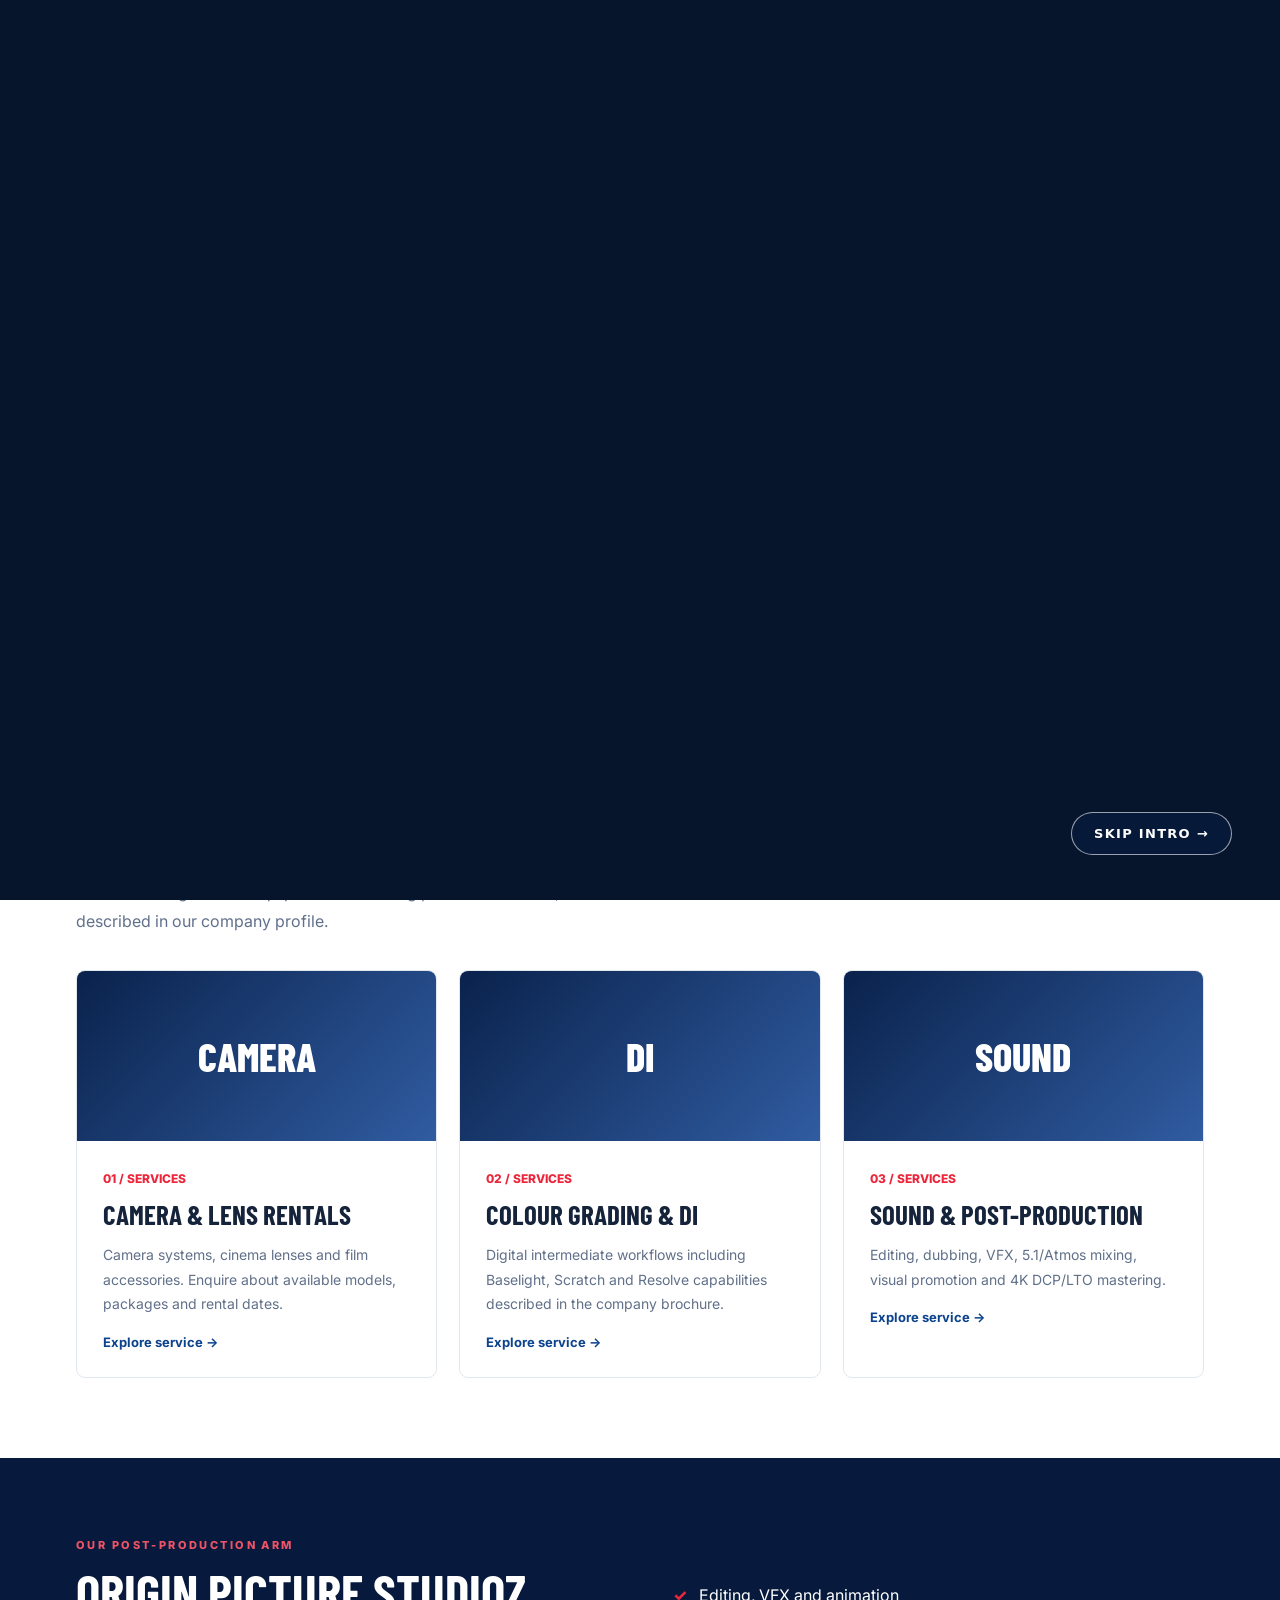
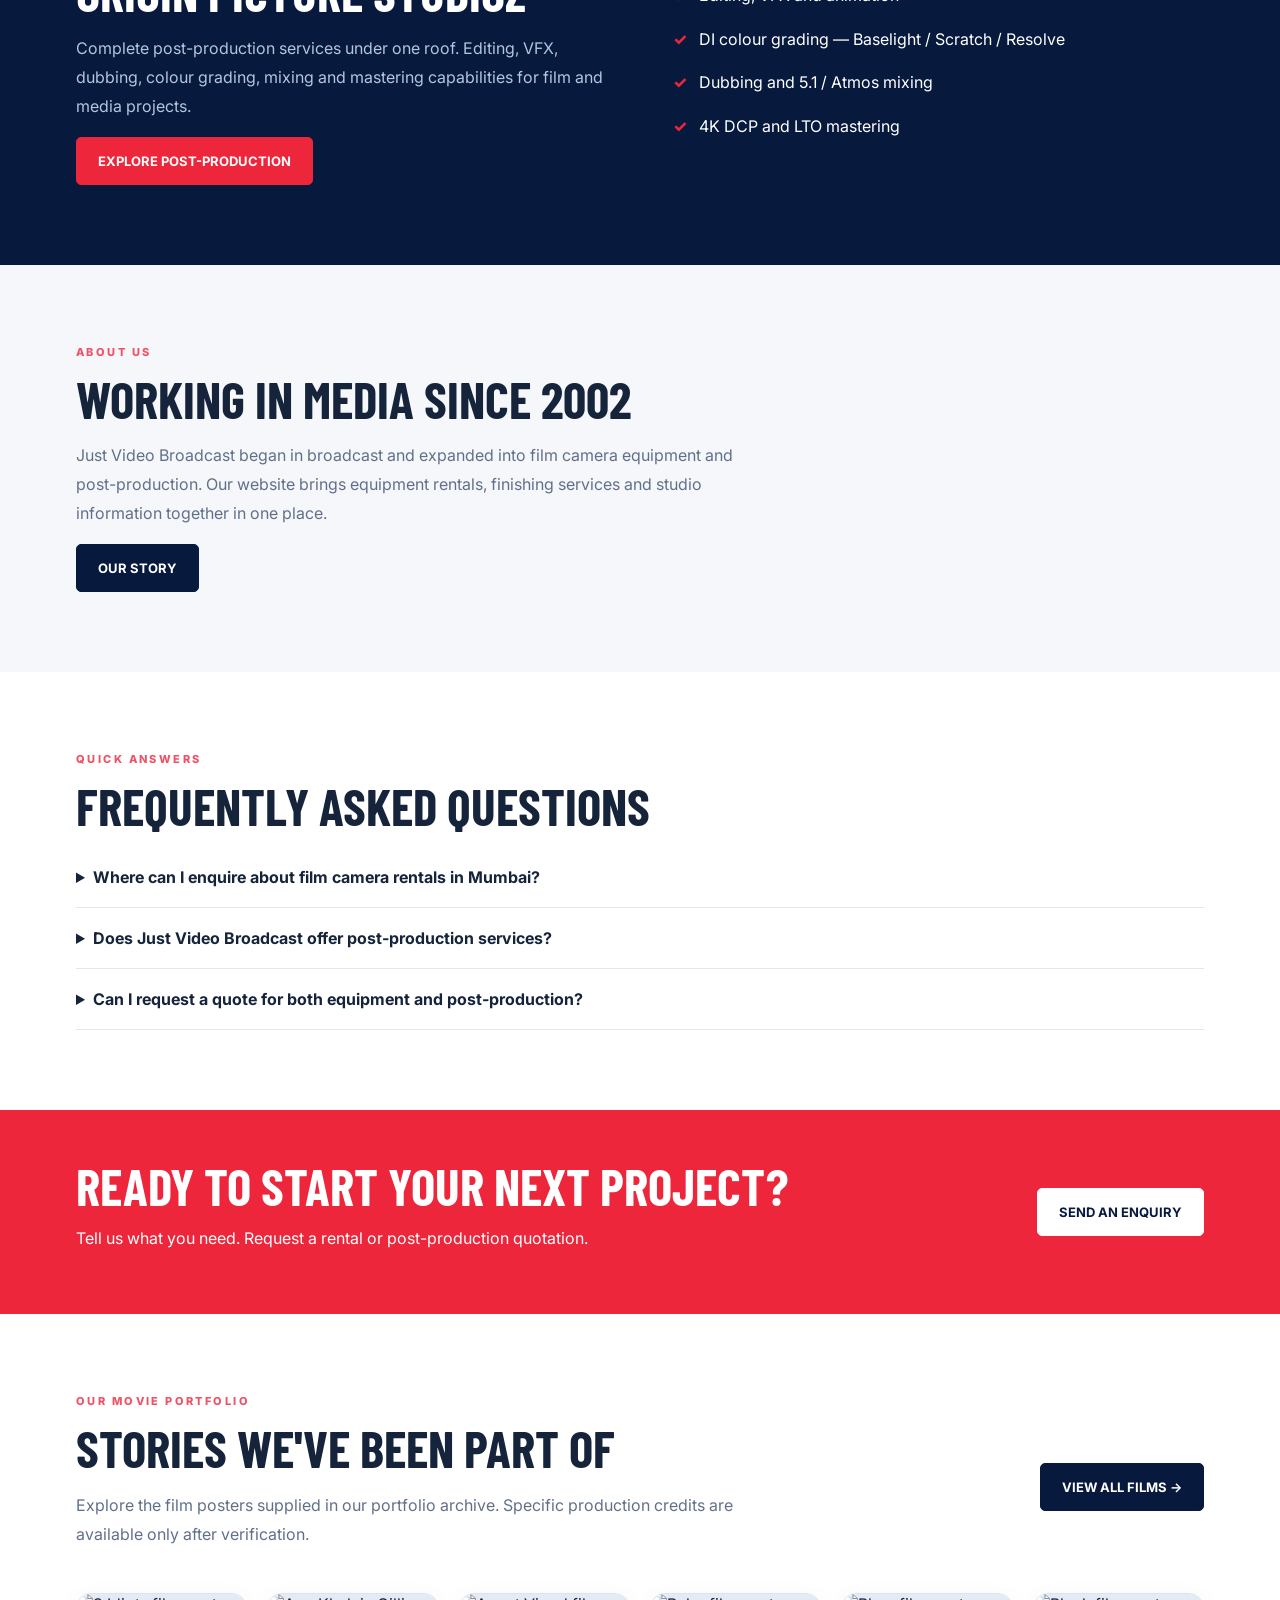
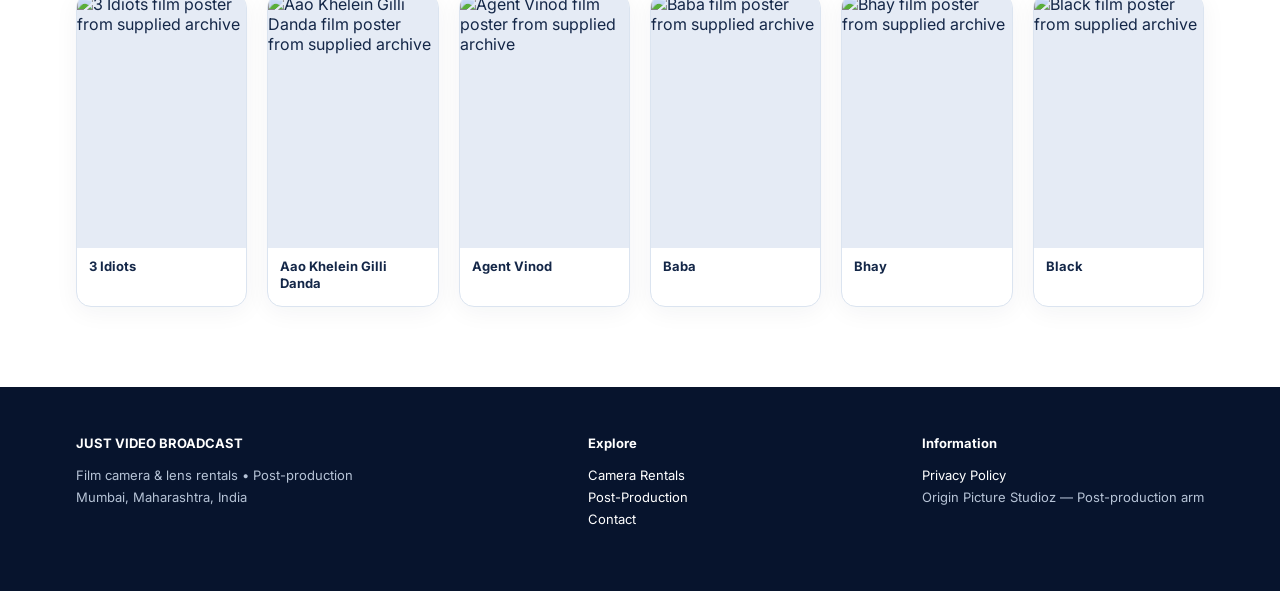
==== index.html @ 7bde0a5f "Add files via upload" ====
<!DOCTYPE html>

<html lang="en"><head><meta charset="utf-8"/><meta content="width=device-width,initial-scale=1" name="viewport"/><title>Film Camera Rentals &amp; Post-Production in Mumbai | Just Video Broadcast</title><meta content="Explore professional film camera and lens rentals, editing, DI colour grading and sound post-production in Mumbai. Enquire with Just Video Broadcast." name="description"/><meta content="index,follow" name="robots"/><meta content="Film Camera Rentals &amp; Post-Production in Mumbai | Just Video Broadcast" property="og:title"/><meta content="Explore professional film camera and lens rentals, editing, DI colour grading and sound post-production in Mumbai. Enquire with Just Video Broadcast." property="og:description"/><meta content="website" property="og:type"/><link href="style.css" rel="stylesheet"/><meta content="#081a37" name="theme-color"/><meta content="assets/logo.png" property="og:image"/><meta content="summary_large_image" name="twitter:card"/><script type="application/ld+json">{"@context": "https://schema.org", "@graph": [{"@type": "Organization", "@id": "#organization", "name": "Just Video Broadcast Pvt Ltd", "description": "Film camera and lens rental enquiries and post-production services in Mumbai.", "logo": "assets/logo.png", "address": {"@type": "PostalAddress", "addressLocality": "Mumbai", "addressRegion": "Maharashtra", "addressCountry": "IN"}}, {"@type": "WebPage", "name": "Film Camera Rentals & Post-Production in Mumbai | Just Video Broadcast", "description": "Explore professional film camera and lens rentals, editing, DI colour grading and sound post-production in Mumbai. Enquire with Just Video Broadcast.", "inLanguage": "en-IN", "about": {"@id": "#organization"}}, {"@type": "FAQPage", "mainEntity": [{"@type": "Question", "name": "Where can I enquire about film camera rentals in Mumbai?", "acceptedAnswer": {"@type": "Answer", "text": "Contact Just Video Broadcast in Andheri West, Mumbai to discuss film camera and lens rental requirements. Confirm equipment models and availability directly."}}, {"@type": "Question", "name": "Does Just Video Broadcast offer post-production services?", "acceptedAnswer": {"@type": "Answer", "text": "Its post-production arm Origin Picture Studioz provides editing, DI colour grading, dubbing, sound mixing and mastering services according to the supplied company material."}}]}]}</script></head><body><div class="intro-overlay" id="brand-intro" aria-label="Just Video Broadcast intro video"><video id="brand-intro-video" autoplay muted playsinline preload="metadata"><source src="assets/brand-intro.mp4" type="video/mp4"></video><button type="button" class="intro-skip" id="skip-intro">SKIP INTRO →</button></div><script src="intro.js" defer></script><a class="skip-link" href="#main-content">Skip to content</a><header><div class="wrap nav"><a class="brand" href="index.html"><img alt="Just Video official logo" src="assets/logo.png"/><span>JUST VIDEO BROADCAST</span></a><button aria-controls="primary-navigation" aria-expanded="false" aria-label="Toggle navigation" class="hamb" type="button">☰</button><nav aria-label="Main navigation" class="links" id="primary-navigation"><a href="index.html">Home</a><a href="camera-lens-rentals.html">Rentals</a><a href="post-production.html">Post-Production</a><a href="studios-portfolio.html">Studios &amp; Portfolio</a><a href="about.html">About</a><a href="contact.html">Contact</a><a class="btn" href="contact.html">ENQUIRE NOW</a></nav></div></header><main id="main-content"><section class="hero"><div class="wrap hero-grid"><div><div class="eyebrow">MUMBAI • FILM &amp; BROADCAST</div><h1>FROM CAMERA<br/>TO FINAL CUT<span style="color:#f04458">.</span></h1><p>Professional film camera and lens rentals. Complete post-production solutions through Origin Picture Studioz. One experienced team for your next production.</p><div class="actions"><a class="btn" href="camera-lens-rentals.html">EXPLORE CAMERA RENTALS</a><a class="btn alt" href="post-production.html">POST-PRODUCTION SERVICES</a></div></div><div class="camera-art"><img alt="Film cameras and cinema lenses from the supplied Just Video rental flyer" src="assets/rentals.jpg"/></div></div></section><div class="strip"><div class="wrap"><span>ESTABLISHED IN 2002</span><span>CAMERA &amp; LENS RENTALS</span><span>POST-PRODUCTION</span><span>MUMBAI, INDIA</span></div></div><section class="section"><div class="wrap"><div class="eyebrow">WHAT WE DO</div><h2>Everything your production needs</h2><p class="lead">From choosing camera equipment to finishing picture and sound, discover the core services described in our company profile.</p><div class="cards"><article class="card"><div class="visual">CAMERA</div><div class="card-body"><span class="num">01 / SERVICES</span><h3>Camera &amp; Lens Rentals</h3><p>Camera systems, cinema lenses and film accessories. Enquire about available models, packages and rental dates.</p><a href="camera-lens-rentals.html">Explore service →</a></div></article><article class="card"><div class="visual">DI</div><div class="card-body"><span class="num">02 / SERVICES</span><h3>Colour Grading &amp; DI</h3><p>Digital intermediate workflows including Baselight, Scratch and Resolve capabilities described in the company brochure.</p><a href="post-production.html">Explore service →</a></div></article><article class="card"><div class="visual">SOUND</div><div class="card-body"><span class="num">03 / SERVICES</span><h3>Sound &amp; Post-Production</h3><p>Editing, dubbing, VFX, 5.1/Atmos mixing, visual promotion and 4K DCP/LTO mastering.</p><a href="post-production.html">Explore service →</a></div></article></div></div></section><section class="section dark-section"><div class="wrap two"><div><div class="eyebrow">OUR POST-PRODUCTION ARM</div><h2>Origin Picture Studioz</h2><p class="lead">Complete post-production services under one roof. Editing, VFX, dubbing, colour grading, mixing and mastering capabilities for film and media projects.</p><a class="btn" href="post-production.html">EXPLORE POST-PRODUCTION</a></div><div><div class="check">Editing, VFX and animation</div><div class="check">DI colour grading — Baselight / Scratch / Resolve</div><div class="check">Dubbing and 5.1 / Atmos mixing</div><div class="check">4K DCP and LTO mastering</div></div></div></section><section class="section soft"><div class="wrap"><div class="eyebrow">ABOUT US</div><h2>Working in media since 2002</h2><p class="lead">Just Video Broadcast began in broadcast and expanded into film camera equipment and post-production. Our website brings equipment rentals, finishing services and studio information together in one place.</p><a class="btn dark" href="about.html">OUR STORY</a></div></section><section class="section"><div class="wrap"><div class="eyebrow">QUICK ANSWERS</div><h2>Frequently asked questions</h2><div class="faq"><details><summary>Where can I enquire about film camera rentals in Mumbai?</summary><p>Contact Just Video Broadcast to discuss professional film camera and lens rental requirements in Andheri West, Mumbai. Availability and equipment models must be confirmed.</p></details><details><summary>Does Just Video Broadcast offer post-production services?</summary><p>Yes. Its post-production arm, Origin Picture Studioz, is described in the supplied company material as providing editing, DI colour grading, dubbing, sound mixing and mastering services.</p></details><details><summary>Can I request a quote for both equipment and post-production?</summary><p>Yes. Use the enquiry form and describe both your equipment and post-production requirements.</p></details></div></div></section><section class="cta"><div class="wrap"><div><h2>READY TO START YOUR NEXT PROJECT?</h2><p>Tell us what you need. Request a rental or post-production quotation.</p></div><a class="btn" href="contact.html">SEND AN ENQUIRY</a></div></section><section class="section portfolio-preview"><div class="wrap"><div class="eyebrow">OUR MOVIE PORTFOLIO</div><div class="section-head"><div><h2>Stories we've been part of</h2><p class="lead">Explore the film posters supplied in our portfolio archive. Specific production credits are available only after verification.</p></div><a class="btn dark" href="studios-portfolio.html#film-portfolio">VIEW ALL FILMS →</a></div><div class="preview-grid" id="portfolio-preview"></div></div></section></main><footer><div class="wrap foot"><div><strong style="color:white">JUST VIDEO BROADCAST</strong><p>Film camera &amp; lens rentals • Post-production<br/>Mumbai, Maharashtra, India</p></div><div><strong style="color:white">Explore</strong><p><a href="camera-lens-rentals.html">Camera Rentals</a><br/><a href="post-production.html">Post-Production</a><br/><a href="contact.html">Contact</a></p></div><div><strong style="color:white">Information</strong><p><a href="privacy.html">Privacy Policy</a><br/>Origin Picture Studioz — Post-production arm</p></div></div></footer><script src="script.js"></script><script defer="True" src="portfolio.js"></script></body></html>
---- style.css ----
@import url('https://fonts.googleapis.com/css2?family=Barlow+Condensed:wght@500;600;700;800&family=Inter:wght@400;500;600;700&display=swap');:root{--navy:#071a3d;--blue:#123b79;--red:#ed263b;--ink:#15233b;--muted:#61708a;--line:#e2e7ee}*{box-sizing:border-box}html{scroll-behavior:smooth}body{margin:0;font-family:Inter,Arial,sans-serif;color:var(--ink);background:#fff}a{text-decoration:none;color:inherit}header{position:sticky;top:0;background:#fff;z-index:20;box-shadow:0 1px 15px #0b234014}.wrap{max-width:1180px;margin:auto;padding:0 26px}.nav{display:flex;align-items:center;justify-content:space-between;gap:22px;min-height:90px}.brand{display:flex;align-items:center;gap:12px;font-weight:800;color:#0b3474;font-size:15px;letter-spacing:.03em}.brand img{width:75px;height:75px;object-fit:contain}.links{display:flex;align-items:center;gap:21px;font-size:12px;font-weight:700}.links a:hover{color:var(--red)}.btn{display:inline-flex;align-items:center;justify-content:center;background:var(--red);color:white;padding:15px 21px;border-radius:5px;font-size:13px;font-weight:700;border:1px solid var(--red);cursor:pointer}.btn.alt{background:transparent;border-color:#8ba1c5;color:white}.btn.dark{background:var(--navy);border-color:var(--navy)}.hero{background:linear-gradient(108deg,#061633 5%,#0b2756 55%,#112f60);color:#fff;overflow:hidden}.hero-grid{display:grid;grid-template-columns:1.05fr .95fr;min-height:560px;align-items:center;gap:30px}.eyebrow{color:#ef5366;letter-spacing:.22em;text-transform:uppercase;font-size:11px;font-weight:800}.hero h1,h1,h2,h3{font-family:'Barlow Condensed',Impact,sans-serif;text-transform:uppercase;line-height:1.03;margin:14px 0}h1{font-size:clamp(48px,6.1vw,88px);letter-spacing:-.015em}h2{font-size:clamp(34px,4vw,52px)}h3{font-size:27px}.hero p{color:#c9d6ea;line-height:1.8;max-width:540px}.actions{display:flex;flex-wrap:wrap;gap:12px;margin-top:28px}.camera-art{position:relative;min-height:360px;display:grid;place-items:center}.camera-art:before{content:'';position:absolute;width:390px;height:390px;background:#ffffff0b;border:1px solid #ffffff21;border-radius:50%;box-shadow:0 0 0 55px #ffffff05,0 0 0 110px #ffffff04}.camera-art img{position:relative;width:100%;max-width:480px;aspect-ratio:1.1;object-fit:cover;object-position:72% 78%;border-radius:12px;filter:contrast(1.12);box-shadow:0 25px 70px #0007}.strip{background:#eef3f9;padding:18px 0;font-size:12px;font-weight:700;color:#405575}.strip .wrap{display:flex;justify-content:space-between;gap:18px;flex-wrap:wrap}.section{padding:80px 0}.section.soft{background:#f5f7fa}.lead{color:var(--muted);max-width:700px;line-height:1.8}.cards{display:grid;grid-template-columns:repeat(3,1fr);gap:22px;margin-top:35px}.card{border:1px solid var(--line);border-radius:9px;overflow:hidden;background:#fff}.card-body{padding:26px}.card p{line-height:1.75;color:var(--muted);font-size:14px}.card .num{color:var(--red);font-weight:800;font-size:12px}.card a{color:#0c438d;font-weight:700;font-size:13px}.visual{height:170px;background:linear-gradient(135deg,#0a224c,#305ca1);display:grid;place-items:center;color:white;font-family:'Barlow Condensed';font-size:40px;font-weight:800;text-align:center;padding:20px}.visual img{width:100%;height:100%;object-fit:cover;object-position:center bottom}.dark-section{background:var(--navy);color:#fff}.dark-section .lead{color:#b5c5de}.two{display:grid;grid-template-columns:1fr 1fr;gap:65px;align-items:center}.check{display:flex;gap:12px;margin:18px 0;line-height:1.6}.check:before{content:'✓';color:var(--red);font-weight:800}.faq details{padding:20px 0;border-bottom:1px solid var(--line)}.faq summary{cursor:pointer;font-weight:700}.faq p{color:var(--muted);line-height:1.75}.cta{background:#ed263b;color:#fff;padding:50px 0}.cta .wrap{display:flex;align-items:center;justify-content:space-between;gap:25px}.cta h2{margin:0}.cta .btn{background:white;border-color:white;color:var(--navy)}footer{background:#07142d;color:#b6c3d6;padding:48px 0;font-size:13px}footer .foot{display:flex;justify-content:space-between;gap:25px;flex-wrap:wrap}footer a{color:white}footer p{line-height:1.7}.pagehero{background:#081c40;color:white;padding:75px 0}.pagehero h1{font-size:clamp(45px,6vw,72px)}.pagehero p{color:#d1d9e9;line-height:1.7;max-width:760px}.tag{display:inline-block;background:#edf3fa;padding:10px 13px;border-radius:4px;color:#21416f;font-size:12px;font-weight:700;margin:4px}.contactgrid{display:grid;grid-template-columns:1fr 1fr;gap:40px}.field{display:block;margin-bottom:16px;font-size:13px;font-weight:700}.field input,.field textarea,.field select{display:block;width:100%;padding:13px;border:1px solid #cbd4e1;border-radius:5px;margin-top:7px;font:inherit}.field textarea{min-height:120px}small{color:#65738b}.disclaimer{font-size:12px;color:#758399;line-height:1.7}.hamb{display:none}@media(max-width:850px){.nav{min-height:72px}.brand img{height:55px;width:55px}.links{display:none;position:absolute;top:72px;left:0;right:0;background:white;padding:22px;flex-direction:column;align-items:flex-start;box-shadow:0 12px 20px #0002}.links.open{display:flex}.hamb{display:block;border:0;background:#eef3fa;padding:10px;border-radius:5px}.hero-grid,.two,.contactgrid{grid-template-columns:1fr}.hero-grid{padding:60px 0}.camera-art{min-height:240px}.camera-art img{max-width:360px}.cards{grid-template-columns:1fr 1fr}.cta .wrap{display:block}.cta .btn{margin-top:20px}}@media(max-width:560px){.cards{grid-template-columns:1fr}.section{padding:55px 0}.hero h1{font-size:51px}.strip .wrap{display:block;line-height:2}.brand{font-size:12px}}
/* Premium visual enhancements and accessible interaction */
:root{--accent:#ef2947;--electric:#4e86ff}html{scroll-behavior:smooth}body{overflow-x:hidden}a,button,input{transition:background-color .2s,color .2s,transform .25s,border-color .2s,box-shadow .25s}a:focus-visible,button:focus-visible,input:focus-visible,summary:focus-visible{outline:3px solid #f84c65;outline-offset:4px}.skip-link{position:fixed;left:12px;top:-70px;background:#fff;color:#061c40;padding:12px;z-index:1000}.skip-link:focus{top:12px}.btn:hover{transform:translateY(-3px);box-shadow:0 12px 28px #09152e33}.card{transition:transform .3s,box-shadow .3s}.card:hover{transform:translateY(-7px);box-shadow:0 22px 50px #0c214525}.hero{position:relative;isolation:isolate}.hero:before{content:'';position:absolute;inset:0;z-index:-1;background:radial-gradient(circle at 80% 35%,#2362b04d,transparent 38%),radial-gradient(circle at 20% 80%,#ec224421,transparent 38%);pointer-events:none}.hero h1{letter-spacing:-.05em}.section-head{display:flex;justify-content:space-between;align-items:center;gap:25px;flex-wrap:wrap}.gallery-tools{display:flex;gap:14px;align-items:center;flex-wrap:wrap;margin:28px 0}.gallery-tools input{padding:13px 16px;min-width:min(100%,320px);border:1px solid #9aabc4;border-radius:12px;background:white;color:#14284a;font:inherit}.gallery-tools span{color:#536784}.film-grid,.preview-grid{display:grid;grid-template-columns:repeat(auto-fill,minmax(155px,1fr));gap:20px}.preview-grid{margin-top:28px;grid-template-columns:repeat(6,minmax(0,1fr))}.poster-card{display:flex;flex-direction:column;text-align:left;gap:10px;border:1px solid #dbe4f0;border-radius:15px;background:#fff;color:#142748;overflow:hidden;cursor:pointer;padding:0 0 13px;box-shadow:0 5px 24px #0a21440d;font:inherit}.poster-card img{width:100%;aspect-ratio:2/3;object-fit:cover;background:#e5ebf5}.poster-card span{font-size:13px;font-weight:700;line-height:1.35;padding:0 12px}.poster-card:hover{transform:translateY(-7px);box-shadow:0 18px 35px #112a4b2b;border-color:#85a9e5}.poster-dialog{max-width:min(95vw,620px);max-height:92vh;padding:20px;border:0;border-radius:20px;background:#f9fbff;color:#112445;text-align:center;box-shadow:0 25px 70px #0007}.poster-dialog::backdrop{background:#06152ccf;backdrop-filter:blur(8px)}.poster-dialog img{max-width:100%;max-height:72vh;object-fit:contain}.poster-dialog p{font-weight:800}.dialog-close{position:absolute;right:12px;top:12px;background:#092149;color:#fff;border:0;border-radius:50%;width:40px;height:40px;cursor:pointer}.reveal{opacity:0;transform:translateY(16px);transition:opacity .6s ease,transform .6s ease}.reveal.in-view{opacity:1;transform:translateY(0)}@media(max-width:900px){.preview-grid{grid-template-columns:repeat(3,minmax(0,1fr))}}@media(max-width:540px){.preview-grid,.film-grid{grid-template-columns:repeat(2,minmax(0,1fr));gap:12px}.poster-card span{font-size:12px}}@media(prefers-reduced-motion:reduce){*,*:before,*:after{animation-duration:.01ms!important;transition-duration:.01ms!important;scroll-behavior:auto!important}.reveal{opacity:1;transform:none}}

/* Optional homepage video reveal — supplied original clip */
.intro-overlay{position:fixed;inset:0;background:#06152c;z-index:99999;display:grid;place-items:center;transition:opacity .4s ease;overflow:hidden}.intro-overlay video{width:100%;height:100%;object-fit:contain}.intro-skip{position:absolute;right:clamp(16px,4vw,48px);bottom:clamp(18px,5vh,48px);padding:13px 22px;border:1px solid #fff9;border-radius:100px;background:#081b3dcc;color:white;font:700 13px system-ui;letter-spacing:.1em;cursor:pointer}.intro-skip:hover,.intro-skip:focus-visible{background:#e31d37}.intro-hidden{opacity:0;pointer-events:none}@media(prefers-reduced-motion:reduce){.intro-overlay{display:none}}
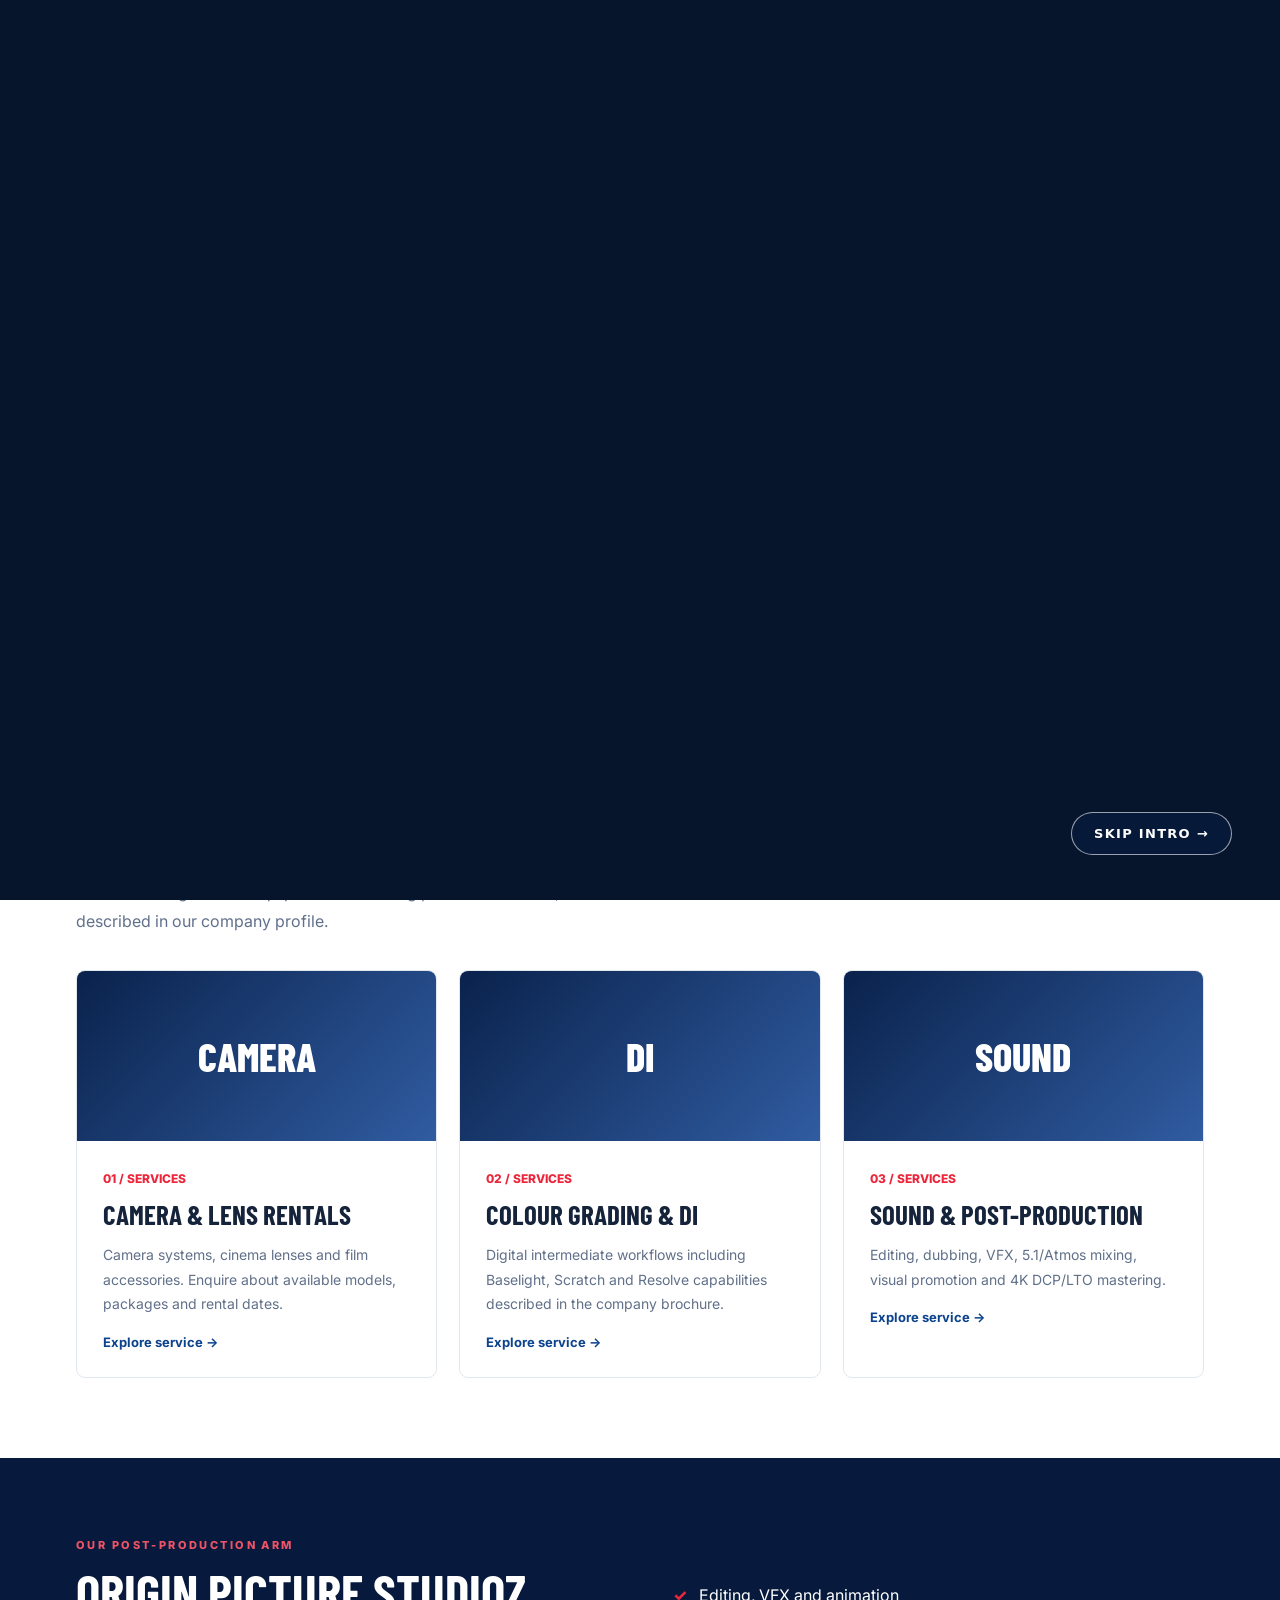
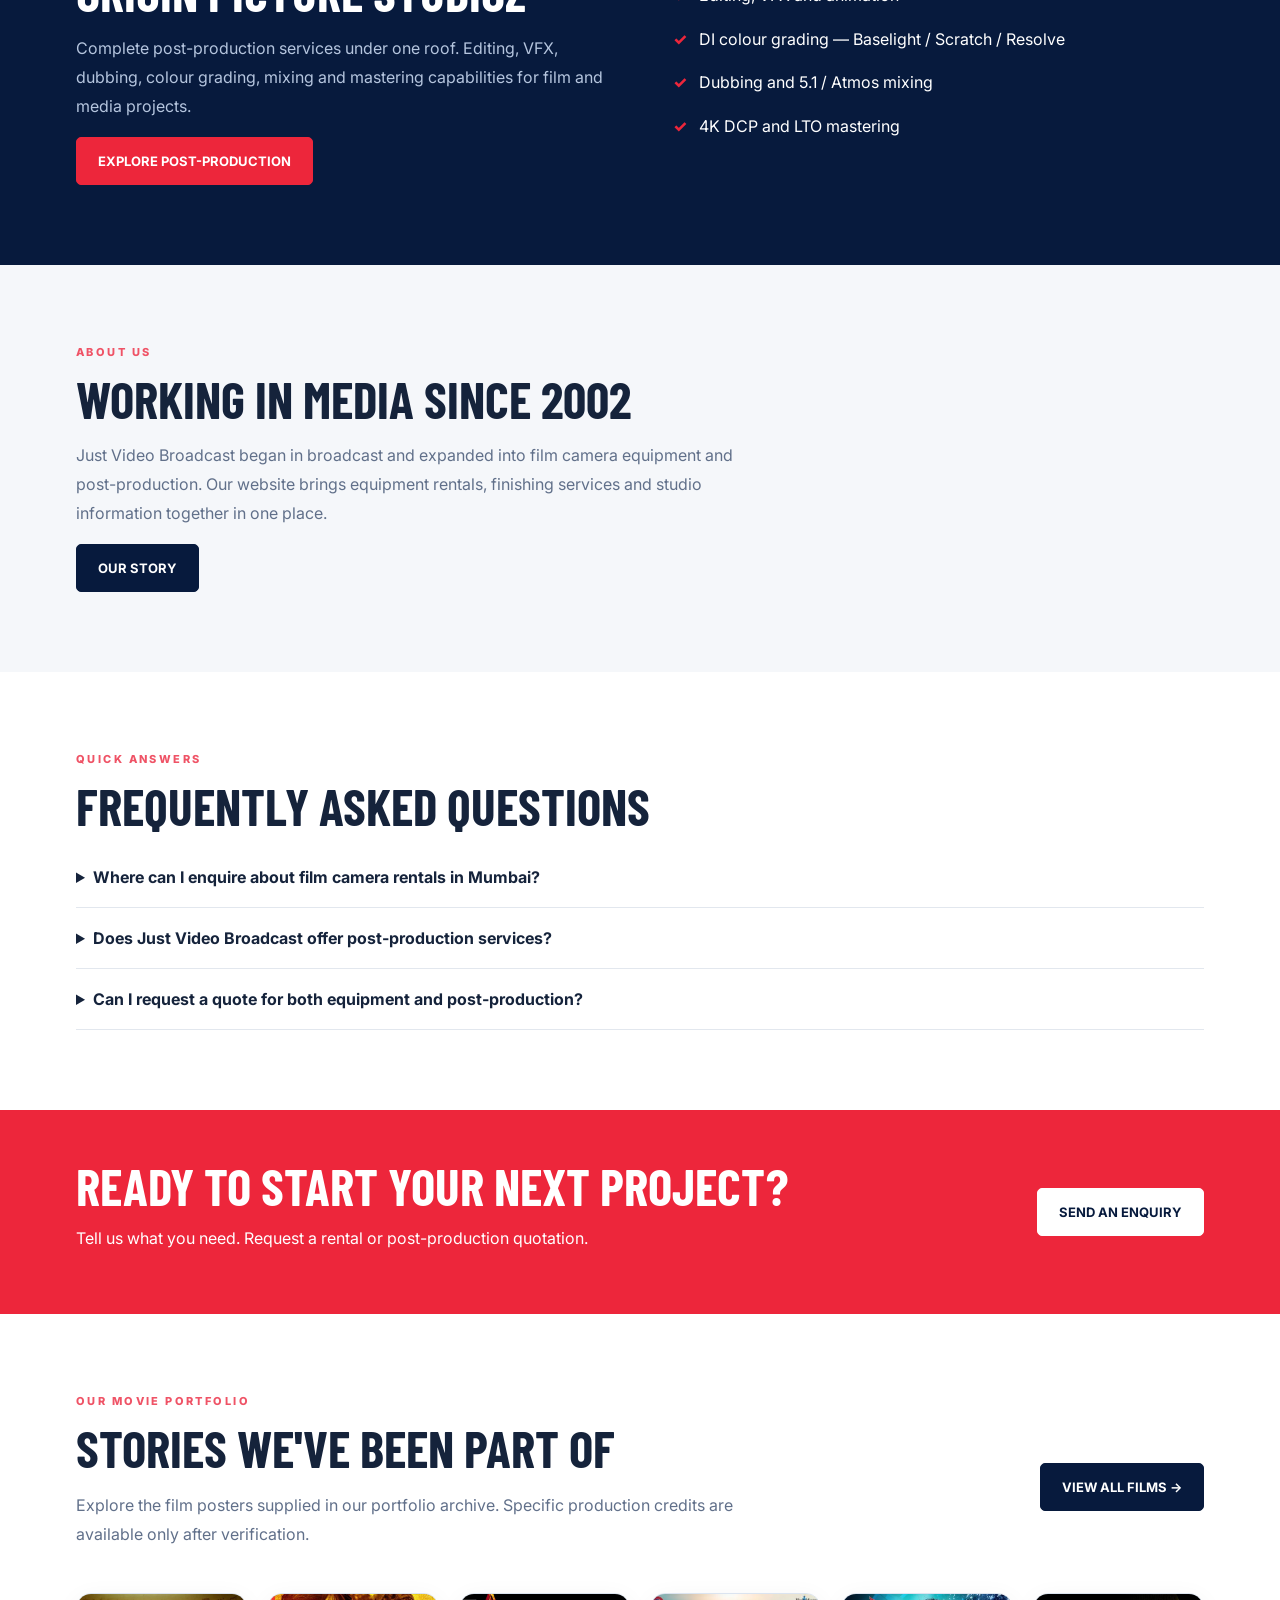
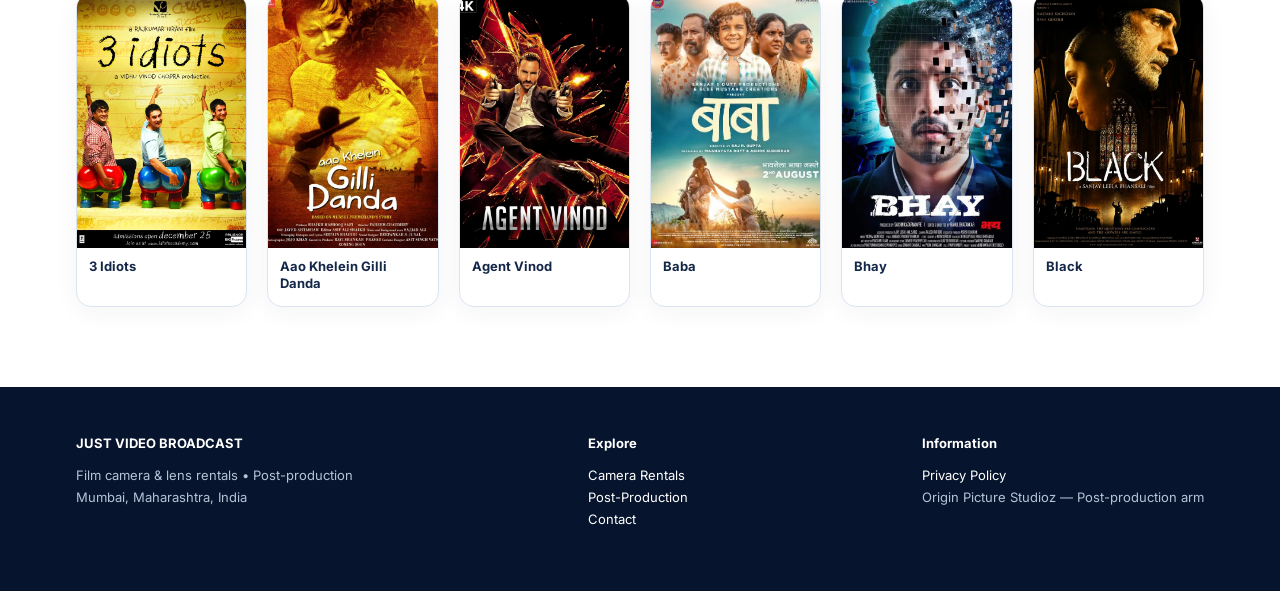
==== commit 1f670be7: "Update index.html" ====
--- a/index.html
+++ b/index.html
@@ -1,3 +1,3 @@
 <!DOCTYPE html>
 
-<html lang="en"><head><meta charset="utf-8"/><meta content="width=device-width,initial-scale=1" name="viewport"/><title>Film Camera Rentals &amp; Post-Production in Mumbai | Just Video Broadcast</title><meta content="Explore professional film camera and lens rentals, editing, DI colour grading and sound post-production in Mumbai. Enquire with Just Video Broadcast." name="description"/><meta content="index,follow" name="robots"/><meta content="Film Camera Rentals &amp; Post-Production in Mumbai | Just Video Broadcast" property="og:title"/><meta content="Explore professional film camera and lens rentals, editing, DI colour grading and sound post-production in Mumbai. Enquire with Just Video Broadcast." property="og:description"/><meta content="website" property="og:type"/><link href="style.css" rel="stylesheet"/><meta content="#081a37" name="theme-color"/><meta content="assets/logo.png" property="og:image"/><meta content="summary_large_image" name="twitter:card"/><script type="application/ld+json">{"@context": "https://schema.org", "@graph": [{"@type": "Organization", "@id": "#organization", "name": "Just Video Broadcast Pvt Ltd", "description": "Film camera and lens rental enquiries and post-production services in Mumbai.", "logo": "assets/logo.png", "address": {"@type": "PostalAddress", "addressLocality": "Mumbai", "addressRegion": "Maharashtra", "addressCountry": "IN"}}, {"@type": "WebPage", "name": "Film Camera Rentals & Post-Production in Mumbai | Just Video Broadcast", "description": "Explore professional film camera and lens rentals, editing, DI colour grading and sound post-production in Mumbai. Enquire with Just Video Broadcast.", "inLanguage": "en-IN", "about": {"@id": "#organization"}}, {"@type": "FAQPage", "mainEntity": [{"@type": "Question", "name": "Where can I enquire about film camera rentals in Mumbai?", "acceptedAnswer": {"@type": "Answer", "text": "Contact Just Video Broadcast in Andheri West, Mumbai to discuss film camera and lens rental requirements. Confirm equipment models and availability directly."}}, {"@type": "Question", "name": "Does Just Video Broadcast offer post-production services?", "acceptedAnswer": {"@type": "Answer", "text": "Its post-production arm Origin Picture Studioz provides editing, DI colour grading, dubbing, sound mixing and mastering services according to the supplied company material."}}]}]}</script></head><body><div class="intro-overlay" id="brand-intro" aria-label="Just Video Broadcast intro video"><video id="brand-intro-video" autoplay muted playsinline preload="metadata"><source src="assets/brand-intro.mp4" type="video/mp4"></video><button type="button" class="intro-skip" id="skip-intro">SKIP INTRO →</button></div><script src="intro.js" defer></script><a class="skip-link" href="#main-content">Skip to content</a><header><div class="wrap nav"><a class="brand" href="index.html"><img alt="Just Video official logo" src="assets/logo.png"/><span>JUST VIDEO BROADCAST</span></a><button aria-controls="primary-navigation" aria-expanded="false" aria-label="Toggle navigation" class="hamb" type="button">☰</button><nav aria-label="Main navigation" class="links" id="primary-navigation"><a href="index.html">Home</a><a href="camera-lens-rentals.html">Rentals</a><a href="post-production.html">Post-Production</a><a href="studios-portfolio.html">Studios &amp; Portfolio</a><a href="about.html">About</a><a href="contact.html">Contact</a><a class="btn" href="contact.html">ENQUIRE NOW</a></nav></div></header><main id="main-content"><section class="hero"><div class="wrap hero-grid"><div><div class="eyebrow">MUMBAI • FILM &amp; BROADCAST</div><h1>FROM CAMERA<br/>TO FINAL CUT<span style="color:#f04458">.</span></h1><p>Professional film camera and lens rentals. Complete post-production solutions through Origin Picture Studioz. One experienced team for your next production.</p><div class="actions"><a class="btn" href="camera-lens-rentals.html">EXPLORE CAMERA RENTALS</a><a class="btn alt" href="post-production.html">POST-PRODUCTION SERVICES</a></div></div><div class="camera-art"><img alt="Film cameras and cinema lenses from the supplied Just Video rental flyer" src="assets/rentals.jpg"/></div></div></section><div class="strip"><div class="wrap"><span>ESTABLISHED IN 2002</span><span>CAMERA &amp; LENS RENTALS</span><span>POST-PRODUCTION</span><span>MUMBAI, INDIA</span></div></div><section class="section"><div class="wrap"><div class="eyebrow">WHAT WE DO</div><h2>Everything your production needs</h2><p class="lead">From choosing camera equipment to finishing picture and sound, discover the core services described in our company profile.</p><div class="cards"><article class="card"><div class="visual">CAMERA</div><div class="card-body"><span class="num">01 / SERVICES</span><h3>Camera &amp; Lens Rentals</h3><p>Camera systems, cinema lenses and film accessories. Enquire about available models, packages and rental dates.</p><a href="camera-lens-rentals.html">Explore service →</a></div></article><article class="card"><div class="visual">DI</div><div class="card-body"><span class="num">02 / SERVICES</span><h3>Colour Grading &amp; DI</h3><p>Digital intermediate workflows including Baselight, Scratch and Resolve capabilities described in the company brochure.</p><a href="post-production.html">Explore service →</a></div></article><article class="card"><div class="visual">SOUND</div><div class="card-body"><span class="num">03 / SERVICES</span><h3>Sound &amp; Post-Production</h3><p>Editing, dubbing, VFX, 5.1/Atmos mixing, visual promotion and 4K DCP/LTO mastering.</p><a href="post-production.html">Explore service →</a></div></article></div></div></section><section class="section dark-section"><div class="wrap two"><div><div class="eyebrow">OUR POST-PRODUCTION ARM</div><h2>Origin Picture Studioz</h2><p class="lead">Complete post-production services under one roof. Editing, VFX, dubbing, colour grading, mixing and mastering capabilities for film and media projects.</p><a class="btn" href="post-production.html">EXPLORE POST-PRODUCTION</a></div><div><div class="check">Editing, VFX and animation</div><div class="check">DI colour grading — Baselight / Scratch / Resolve</div><div class="check">Dubbing and 5.1 / Atmos mixing</div><div class="check">4K DCP and LTO mastering</div></div></div></section><section class="section soft"><div class="wrap"><div class="eyebrow">ABOUT US</div><h2>Working in media since 2002</h2><p class="lead">Just Video Broadcast began in broadcast and expanded into film camera equipment and post-production. Our website brings equipment rentals, finishing services and studio information together in one place.</p><a class="btn dark" href="about.html">OUR STORY</a></div></section><section class="section"><div class="wrap"><div class="eyebrow">QUICK ANSWERS</div><h2>Frequently asked questions</h2><div class="faq"><details><summary>Where can I enquire about film camera rentals in Mumbai?</summary><p>Contact Just Video Broadcast to discuss professional film camera and lens rental requirements in Andheri West, Mumbai. Availability and equipment models must be confirmed.</p></details><details><summary>Does Just Video Broadcast offer post-production services?</summary><p>Yes. Its post-production arm, Origin Picture Studioz, is described in the supplied company material as providing editing, DI colour grading, dubbing, sound mixing and mastering services.</p></details><details><summary>Can I request a quote for both equipment and post-production?</summary><p>Yes. Use the enquiry form and describe both your equipment and post-production requirements.</p></details></div></div></section><section class="cta"><div class="wrap"><div><h2>READY TO START YOUR NEXT PROJECT?</h2><p>Tell us what you need. Request a rental or post-production quotation.</p></div><a class="btn" href="contact.html">SEND AN ENQUIRY</a></div></section><section class="section portfolio-preview"><div class="wrap"><div class="eyebrow">OUR MOVIE PORTFOLIO</div><div class="section-head"><div><h2>Stories we've been part of</h2><p class="lead">Explore the film posters supplied in our portfolio archive. Specific production credits are available only after verification.</p></div><a class="btn dark" href="studios-portfolio.html#film-portfolio">VIEW ALL FILMS →</a></div><div class="preview-grid" id="portfolio-preview"></div></div></section></main><footer><div class="wrap foot"><div><strong style="color:white">JUST VIDEO BROADCAST</strong><p>Film camera &amp; lens rentals • Post-production<br/>Mumbai, Maharashtra, India</p></div><div><strong style="color:white">Explore</strong><p><a href="camera-lens-rentals.html">Camera Rentals</a><br/><a href="post-production.html">Post-Production</a><br/><a href="contact.html">Contact</a></p></div><div><strong style="color:white">Information</strong><p><a href="privacy.html">Privacy Policy</a><br/>Origin Picture Studioz — Post-production arm</p></div></div></footer><script src="script.js"></script><script defer="True" src="portfolio.js"></script></body></html>+<html lang="en"><head><meta charset="utf-8"/><meta content="width=device-width,initial-scale=1" name="viewport"/><title>Film Camera Rentals &amp; Post-Production in Mumbai | Just Video Broadcast</title><meta content="Explore professional film camera and lens rentals, editing, DI colour grading and sound post-production in Mumbai. Enquire with Just Video Broadcast." name="description"/><meta content="index,follow" name="robots"/><meta content="Film Camera Rentals &amp; Post-Production in Mumbai | Just Video Broadcast" property="og:title"/><meta content="Explore professional film camera and lens rentals, editing, DI colour grading and sound post-production in Mumbai. Enquire with Just Video Broadcast." property="og:description"/><meta content="website" property="og:type"/><link href="style.css" rel="stylesheet"/><meta content="#081a37" name="theme-color"/><meta content="logo.png" property="og:image"/><meta content="summary_large_image" name="twitter:card"/><script type="application/ld+json">{"@context": "https://schema.org", "@graph": [{"@type": "Organization", "@id": "#organization", "name": "Just Video Broadcast Pvt Ltd", "description": "Film camera and lens rental enquiries and post-production services in Mumbai.", "logo": "logo.png", "address": {"@type": "PostalAddress", "addressLocality": "Mumbai", "addressRegion": "Maharashtra", "addressCountry": "IN"}}, {"@type": "WebPage", "name": "Film Camera Rentals & Post-Production in Mumbai | Just Video Broadcast", "description": "Explore professional film camera and lens rentals, editing, DI colour grading and sound post-production in Mumbai. Enquire with Just Video Broadcast.", "inLanguage": "en-IN", "about": {"@id": "#organization"}}, {"@type": "FAQPage", "mainEntity": [{"@type": "Question", "name": "Where can I enquire about film camera rentals in Mumbai?", "acceptedAnswer": {"@type": "Answer", "text": "Contact Just Video Broadcast in Andheri West, Mumbai to discuss film camera and lens rental requirements. Confirm equipment models and availability directly."}}, {"@type": "Question", "name": "Does Just Video Broadcast offer post-production services?", "acceptedAnswer": {"@type": "Answer", "text": "Its post-production arm Origin Picture Studioz provides editing, DI colour grading, dubbing, sound mixing and mastering services according to the supplied company material."}}]}]}</script></head><body><div class="intro-overlay" id="brand-intro" aria-label="Just Video Broadcast intro video"><video id="brand-intro-video" autoplay muted playsinline preload="metadata"><source src="assets/brand-intro.mp4" type="video/mp4"></video><button type="button" class="intro-skip" id="skip-intro">SKIP INTRO →</button></div><script src="intro.js" defer></script><a class="skip-link" href="#main-content">Skip to content</a><header><div class="wrap nav"><a class="brand" href="index.html"><img alt="Just Video official logo" src="logo.png"/><span>JUST VIDEO BROADCAST</span></a><button aria-controls="primary-navigation" aria-expanded="false" aria-label="Toggle navigation" class="hamb" type="button">☰</button><nav aria-label="Main navigation" class="links" id="primary-navigation"><a href="index.html">Home</a><a href="camera-lens-rentals.html">Rentals</a><a href="post-production.html">Post-Production</a><a href="studios-portfolio.html">Studios &amp; Portfolio</a><a href="about.html">About</a><a href="contact.html">Contact</a><a class="btn" href="contact.html">ENQUIRE NOW</a></nav></div></header><main id="main-content"><section class="hero"><div class="wrap hero-grid"><div><div class="eyebrow">MUMBAI • FILM &amp; BROADCAST</div><h1>FROM CAMERA<br/>TO FINAL CUT<span style="color:#f04458">.</span></h1><p>Professional film camera and lens rentals. Complete post-production solutions through Origin Picture Studioz. One experienced team for your next production.</p><div class="actions"><a class="btn" href="camera-lens-rentals.html">EXPLORE CAMERA RENTALS</a><a class="btn alt" href="post-production.html">POST-PRODUCTION SERVICES</a></div></div><div class="camera-art"><img alt="Film cameras and cinema lenses from the supplied Just Video rental flyer" src="rentals.jpg"/></div></div></section><div class="strip"><div class="wrap"><span>ESTABLISHED IN 2002</span><span>CAMERA &amp; LENS RENTALS</span><span>POST-PRODUCTION</span><span>MUMBAI, INDIA</span></div></div><section class="section"><div class="wrap"><div class="eyebrow">WHAT WE DO</div><h2>Everything your production needs</h2><p class="lead">From choosing camera equipment to finishing picture and sound, discover the core services described in our company profile.</p><div class="cards"><article class="card"><div class="visual">CAMERA</div><div class="card-body"><span class="num">01 / SERVICES</span><h3>Camera &amp; Lens Rentals</h3><p>Camera systems, cinema lenses and film accessories. Enquire about available models, packages and rental dates.</p><a href="camera-lens-rentals.html">Explore service →</a></div></article><article class="card"><div class="visual">DI</div><div class="card-body"><span class="num">02 / SERVICES</span><h3>Colour Grading &amp; DI</h3><p>Digital intermediate workflows including Baselight, Scratch and Resolve capabilities described in the company brochure.</p><a href="post-production.html">Explore service →</a></div></article><article class="card"><div class="visual">SOUND</div><div class="card-body"><span class="num">03 / SERVICES</span><h3>Sound &amp; Post-Production</h3><p>Editing, dubbing, VFX, 5.1/Atmos mixing, visual promotion and 4K DCP/LTO mastering.</p><a href="post-production.html">Explore service →</a></div></article></div></div></section><section class="section dark-section"><div class="wrap two"><div><div class="eyebrow">OUR POST-PRODUCTION ARM</div><h2>Origin Picture Studioz</h2><p class="lead">Complete post-production services under one roof. Editing, VFX, dubbing, colour grading, mixing and mastering capabilities for film and media projects.</p><a class="btn" href="post-production.html">EXPLORE POST-PRODUCTION</a></div><div><div class="check">Editing, VFX and animation</div><div class="check">DI colour grading — Baselight / Scratch / Resolve</div><div class="check">Dubbing and 5.1 / Atmos mixing</div><div class="check">4K DCP and LTO mastering</div></div></div></section><section class="section soft"><div class="wrap"><div class="eyebrow">ABOUT US</div><h2>Working in media since 2002</h2><p class="lead">Just Video Broadcast began in broadcast and expanded into film camera equipment and post-production. Our website brings equipment rentals, finishing services and studio information together in one place.</p><a class="btn dark" href="about.html">OUR STORY</a></div></section><section class="section"><div class="wrap"><div class="eyebrow">QUICK ANSWERS</div><h2>Frequently asked questions</h2><div class="faq"><details><summary>Where can I enquire about film camera rentals in Mumbai?</summary><p>Contact Just Video Broadcast to discuss professional film camera and lens rental requirements in Andheri West, Mumbai. Availability and equipment models must be confirmed.</p></details><details><summary>Does Just Video Broadcast offer post-production services?</summary><p>Yes. Its post-production arm, Origin Picture Studioz, is described in the supplied company material as providing editing, DI colour grading, dubbing, sound mixing and mastering services.</p></details><details><summary>Can I request a quote for both equipment and post-production?</summary><p>Yes. Use the enquiry form and describe both your equipment and post-production requirements.</p></details></div></div></section><section class="cta"><div class="wrap"><div><h2>READY TO START YOUR NEXT PROJECT?</h2><p>Tell us what you need. Request a rental or post-production quotation.</p></div><a class="btn" href="contact.html">SEND AN ENQUIRY</a></div></section><section class="section portfolio-preview"><div class="wrap"><div class="eyebrow">OUR MOVIE PORTFOLIO</div><div class="section-head"><div><h2>Stories we've been part of</h2><p class="lead">Explore the film posters supplied in our portfolio archive. Specific production credits are available only after verification.</p></div><a class="btn dark" href="studios-portfolio.html#film-portfolio">VIEW ALL FILMS →</a></div><div class="preview-grid" id="portfolio-preview"></div></div></section></main><footer><div class="wrap foot"><div><strong style="color:white">JUST VIDEO BROADCAST</strong><p>Film camera &amp; lens rentals • Post-production<br/>Mumbai, Maharashtra, India</p></div><div><strong style="color:white">Explore</strong><p><a href="camera-lens-rentals.html">Camera Rentals</a><br/><a href="post-production.html">Post-Production</a><br/><a href="contact.html">Contact</a></p></div><div><strong style="color:white">Information</strong><p><a href="privacy.html">Privacy Policy</a><br/>Origin Picture Studioz — Post-production arm</p></div></div></footer><script src="script.js"></script><script defer="True" src="portfolio.js"></script></body></html>
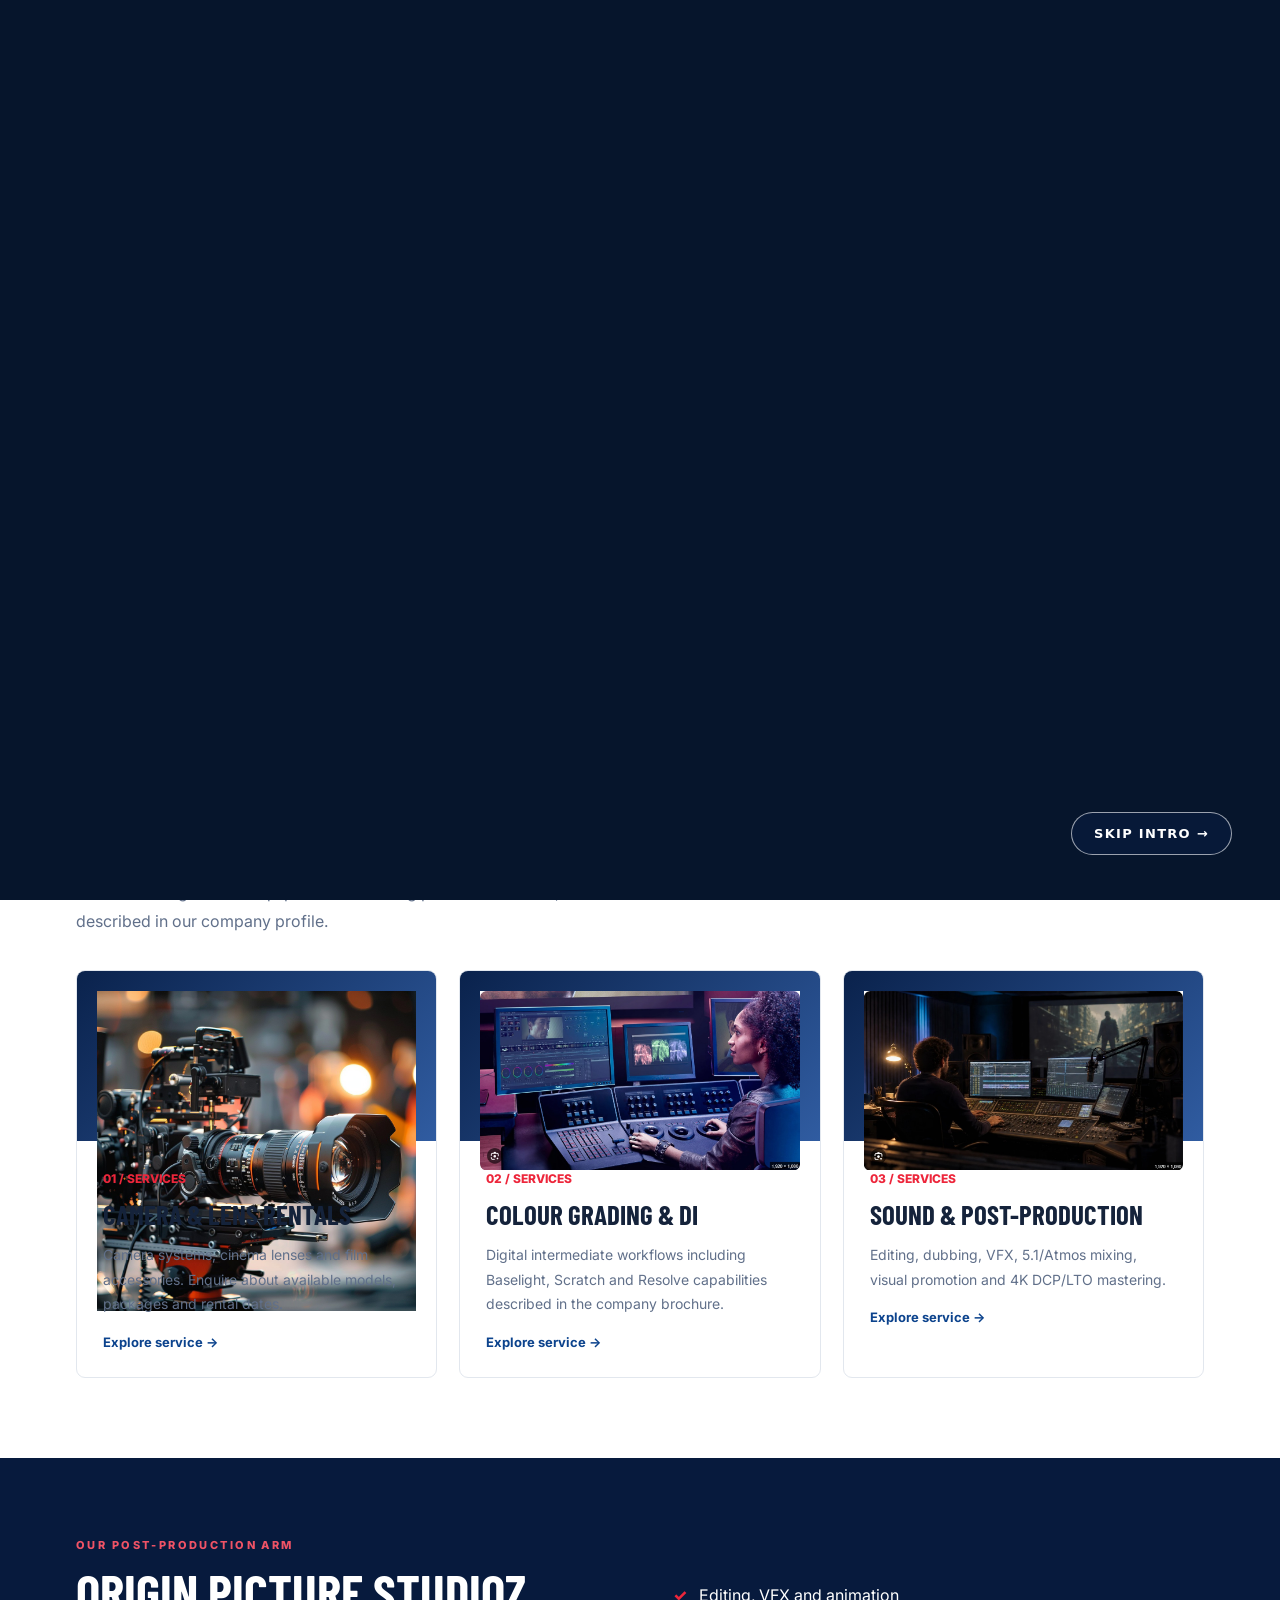
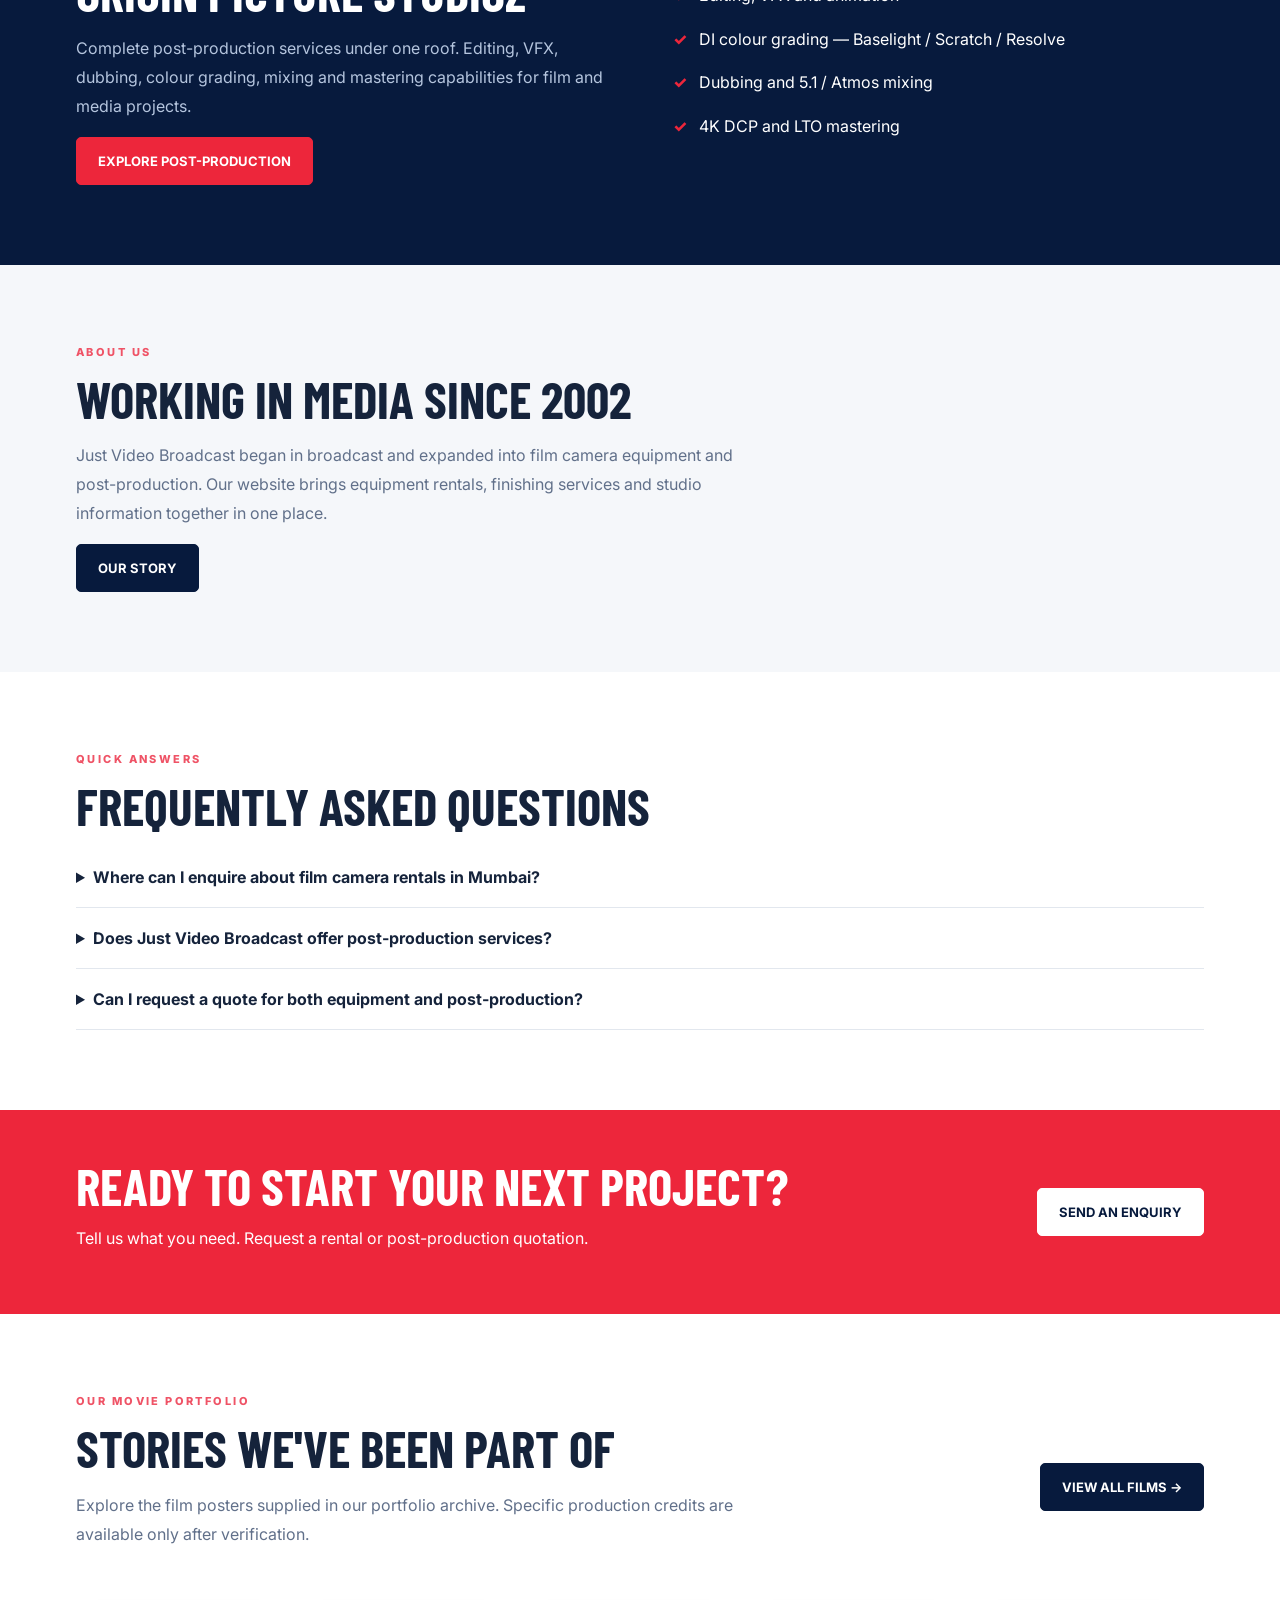
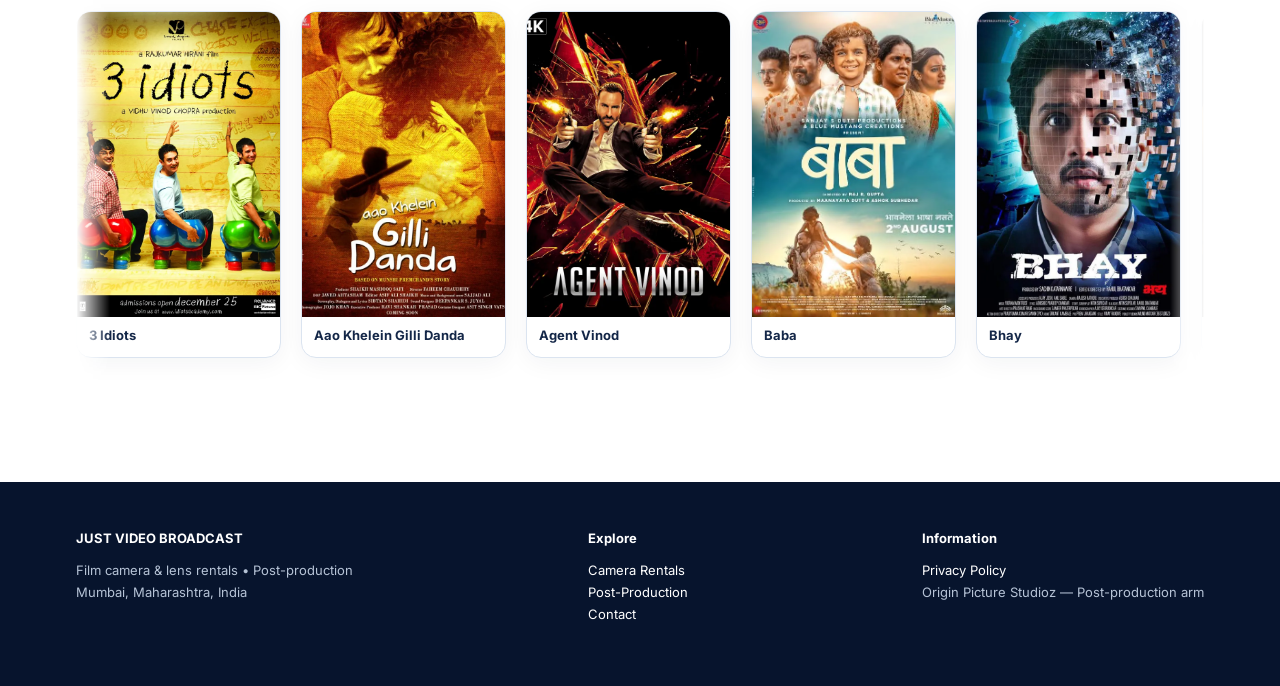
==== commit 6c87c08f: "Add files via upload" ====
--- a/index.html
+++ b/index.html
@@ -1,3 +1,3 @@
 <!DOCTYPE html>
 
-<html lang="en"><head><meta charset="utf-8"/><meta content="width=device-width,initial-scale=1" name="viewport"/><title>Film Camera Rentals &amp; Post-Production in Mumbai | Just Video Broadcast</title><meta content="Explore professional film camera and lens rentals, editing, DI colour grading and sound post-production in Mumbai. Enquire with Just Video Broadcast." name="description"/><meta content="index,follow" name="robots"/><meta content="Film Camera Rentals &amp; Post-Production in Mumbai | Just Video Broadcast" property="og:title"/><meta content="Explore professional film camera and lens rentals, editing, DI colour grading and sound post-production in Mumbai. Enquire with Just Video Broadcast." property="og:description"/><meta content="website" property="og:type"/><link href="style.css" rel="stylesheet"/><meta content="#081a37" name="theme-color"/><meta content="logo.png" property="og:image"/><meta content="summary_large_image" name="twitter:card"/><script type="application/ld+json">{"@context": "https://schema.org", "@graph": [{"@type": "Organization", "@id": "#organization", "name": "Just Video Broadcast Pvt Ltd", "description": "Film camera and lens rental enquiries and post-production services in Mumbai.", "logo": "logo.png", "address": {"@type": "PostalAddress", "addressLocality": "Mumbai", "addressRegion": "Maharashtra", "addressCountry": "IN"}}, {"@type": "WebPage", "name": "Film Camera Rentals & Post-Production in Mumbai | Just Video Broadcast", "description": "Explore professional film camera and lens rentals, editing, DI colour grading and sound post-production in Mumbai. Enquire with Just Video Broadcast.", "inLanguage": "en-IN", "about": {"@id": "#organization"}}, {"@type": "FAQPage", "mainEntity": [{"@type": "Question", "name": "Where can I enquire about film camera rentals in Mumbai?", "acceptedAnswer": {"@type": "Answer", "text": "Contact Just Video Broadcast in Andheri West, Mumbai to discuss film camera and lens rental requirements. Confirm equipment models and availability directly."}}, {"@type": "Question", "name": "Does Just Video Broadcast offer post-production services?", "acceptedAnswer": {"@type": "Answer", "text": "Its post-production arm Origin Picture Studioz provides editing, DI colour grading, dubbing, sound mixing and mastering services according to the supplied company material."}}]}]}</script></head><body><div class="intro-overlay" id="brand-intro" aria-label="Just Video Broadcast intro video"><video id="brand-intro-video" autoplay muted playsinline preload="metadata"><source src="assets/brand-intro.mp4" type="video/mp4"></video><button type="button" class="intro-skip" id="skip-intro">SKIP INTRO →</button></div><script src="intro.js" defer></script><a class="skip-link" href="#main-content">Skip to content</a><header><div class="wrap nav"><a class="brand" href="index.html"><img alt="Just Video official logo" src="logo.png"/><span>JUST VIDEO BROADCAST</span></a><button aria-controls="primary-navigation" aria-expanded="false" aria-label="Toggle navigation" class="hamb" type="button">☰</button><nav aria-label="Main navigation" class="links" id="primary-navigation"><a href="index.html">Home</a><a href="camera-lens-rentals.html">Rentals</a><a href="post-production.html">Post-Production</a><a href="studios-portfolio.html">Studios &amp; Portfolio</a><a href="about.html">About</a><a href="contact.html">Contact</a><a class="btn" href="contact.html">ENQUIRE NOW</a></nav></div></header><main id="main-content"><section class="hero"><div class="wrap hero-grid"><div><div class="eyebrow">MUMBAI • FILM &amp; BROADCAST</div><h1>FROM CAMERA<br/>TO FINAL CUT<span style="color:#f04458">.</span></h1><p>Professional film camera and lens rentals. Complete post-production solutions through Origin Picture Studioz. One experienced team for your next production.</p><div class="actions"><a class="btn" href="camera-lens-rentals.html">EXPLORE CAMERA RENTALS</a><a class="btn alt" href="post-production.html">POST-PRODUCTION SERVICES</a></div></div><div class="camera-art"><img alt="Film cameras and cinema lenses from the supplied Just Video rental flyer" src="rentals.jpg"/></div></div></section><div class="strip"><div class="wrap"><span>ESTABLISHED IN 2002</span><span>CAMERA &amp; LENS RENTALS</span><span>POST-PRODUCTION</span><span>MUMBAI, INDIA</span></div></div><section class="section"><div class="wrap"><div class="eyebrow">WHAT WE DO</div><h2>Everything your production needs</h2><p class="lead">From choosing camera equipment to finishing picture and sound, discover the core services described in our company profile.</p><div class="cards"><article class="card"><div class="visual">CAMERA</div><div class="card-body"><span class="num">01 / SERVICES</span><h3>Camera &amp; Lens Rentals</h3><p>Camera systems, cinema lenses and film accessories. Enquire about available models, packages and rental dates.</p><a href="camera-lens-rentals.html">Explore service →</a></div></article><article class="card"><div class="visual">DI</div><div class="card-body"><span class="num">02 / SERVICES</span><h3>Colour Grading &amp; DI</h3><p>Digital intermediate workflows including Baselight, Scratch and Resolve capabilities described in the company brochure.</p><a href="post-production.html">Explore service →</a></div></article><article class="card"><div class="visual">SOUND</div><div class="card-body"><span class="num">03 / SERVICES</span><h3>Sound &amp; Post-Production</h3><p>Editing, dubbing, VFX, 5.1/Atmos mixing, visual promotion and 4K DCP/LTO mastering.</p><a href="post-production.html">Explore service →</a></div></article></div></div></section><section class="section dark-section"><div class="wrap two"><div><div class="eyebrow">OUR POST-PRODUCTION ARM</div><h2>Origin Picture Studioz</h2><p class="lead">Complete post-production services under one roof. Editing, VFX, dubbing, colour grading, mixing and mastering capabilities for film and media projects.</p><a class="btn" href="post-production.html">EXPLORE POST-PRODUCTION</a></div><div><div class="check">Editing, VFX and animation</div><div class="check">DI colour grading — Baselight / Scratch / Resolve</div><div class="check">Dubbing and 5.1 / Atmos mixing</div><div class="check">4K DCP and LTO mastering</div></div></div></section><section class="section soft"><div class="wrap"><div class="eyebrow">ABOUT US</div><h2>Working in media since 2002</h2><p class="lead">Just Video Broadcast began in broadcast and expanded into film camera equipment and post-production. Our website brings equipment rentals, finishing services and studio information together in one place.</p><a class="btn dark" href="about.html">OUR STORY</a></div></section><section class="section"><div class="wrap"><div class="eyebrow">QUICK ANSWERS</div><h2>Frequently asked questions</h2><div class="faq"><details><summary>Where can I enquire about film camera rentals in Mumbai?</summary><p>Contact Just Video Broadcast to discuss professional film camera and lens rental requirements in Andheri West, Mumbai. Availability and equipment models must be confirmed.</p></details><details><summary>Does Just Video Broadcast offer post-production services?</summary><p>Yes. Its post-production arm, Origin Picture Studioz, is described in the supplied company material as providing editing, DI colour grading, dubbing, sound mixing and mastering services.</p></details><details><summary>Can I request a quote for both equipment and post-production?</summary><p>Yes. Use the enquiry form and describe both your equipment and post-production requirements.</p></details></div></div></section><section class="cta"><div class="wrap"><div><h2>READY TO START YOUR NEXT PROJECT?</h2><p>Tell us what you need. Request a rental or post-production quotation.</p></div><a class="btn" href="contact.html">SEND AN ENQUIRY</a></div></section><section class="section portfolio-preview"><div class="wrap"><div class="eyebrow">OUR MOVIE PORTFOLIO</div><div class="section-head"><div><h2>Stories we've been part of</h2><p class="lead">Explore the film posters supplied in our portfolio archive. Specific production credits are available only after verification.</p></div><a class="btn dark" href="studios-portfolio.html#film-portfolio">VIEW ALL FILMS →</a></div><div class="preview-grid" id="portfolio-preview"></div></div></section></main><footer><div class="wrap foot"><div><strong style="color:white">JUST VIDEO BROADCAST</strong><p>Film camera &amp; lens rentals • Post-production<br/>Mumbai, Maharashtra, India</p></div><div><strong style="color:white">Explore</strong><p><a href="camera-lens-rentals.html">Camera Rentals</a><br/><a href="post-production.html">Post-Production</a><br/><a href="contact.html">Contact</a></p></div><div><strong style="color:white">Information</strong><p><a href="privacy.html">Privacy Policy</a><br/>Origin Picture Studioz — Post-production arm</p></div></div></footer><script src="script.js"></script><script defer="True" src="portfolio.js"></script></body></html>
+<html lang="en"><head><meta charset="utf-8"/><meta content="width=device-width,initial-scale=1" name="viewport"/><title>Film Camera Rentals &amp; Post-Production in Mumbai | Just Video Broadcast</title><meta content="Explore professional film camera and lens rentals, editing, DI colour grading and sound post-production in Mumbai. Enquire with Just Video Broadcast." name="description"/><meta content="index,follow" name="robots"/><meta content="Film Camera Rentals &amp; Post-Production in Mumbai | Just Video Broadcast" property="og:title"/><meta content="Explore professional film camera and lens rentals, editing, DI colour grading and sound post-production in Mumbai. Enquire with Just Video Broadcast." property="og:description"/><meta content="website" property="og:type"/><link href="style.css" rel="stylesheet"/><meta content="#081a37" name="theme-color"/><meta content="/logo.png" property="og:image"/><meta content="summary_large_image" name="twitter:card"/><script type="application/ld+json">{"@context": "https://schema.org", "@graph": [{"@type": "Organization", "@id": "#organization", "name": "Just Video Broadcast Pvt Ltd", "description": "Film camera and lens rental enquiries and post-production services in Mumbai.", "logo": "/logo.png", "address": {"@type": "PostalAddress", "addressLocality": "Mumbai", "addressRegion": "Maharashtra", "addressCountry": "IN"}}, {"@type": "WebPage", "name": "Film Camera Rentals & Post-Production in Mumbai | Just Video Broadcast", "description": "Explore professional film camera and lens rentals, editing, DI colour grading and sound post-production in Mumbai. Enquire with Just Video Broadcast.", "inLanguage": "en-IN", "about": {"@id": "#organization"}}, {"@type": "FAQPage", "mainEntity": [{"@type": "Question", "name": "Where can I enquire about film camera rentals in Mumbai?", "acceptedAnswer": {"@type": "Answer", "text": "Contact Just Video Broadcast in Andheri West, Mumbai to discuss film camera and lens rental requirements. Confirm equipment models and availability directly."}}, {"@type": "Question", "name": "Does Just Video Broadcast offer post-production services?", "acceptedAnswer": {"@type": "Answer", "text": "Its post-production arm Origin Picture Studioz provides editing, DI colour grading, dubbing, sound mixing and mastering services according to the supplied company material."}}]}]}</script></head><body><div aria-label="Just Video Broadcast intro video" class="intro-overlay" id="brand-intro"><video autoplay="" id="brand-intro-video" muted="" playsinline="" preload="metadata"><source src="/brand-intro.mp4" type="video/mp4"/></video><button class="intro-skip" id="skip-intro" type="button">SKIP INTRO →</button></div><script defer="" src="intro.js"></script><a class="skip-link" href="#main-content">Skip to content</a><header><div class="wrap nav"><a class="brand" href="index.html"><img alt="Just Video official logo" src="/logo.png"/><span>JUST VIDEO BROADCAST</span></a><button aria-controls="primary-navigation" aria-expanded="false" aria-label="Toggle navigation" class="hamb" type="button">☰</button><nav aria-label="Main navigation" class="links" id="primary-navigation"><a href="index.html">Home</a><a href="camera-lens-rentals.html">Rentals</a><a href="post-production.html">Post-Production</a><a href="studios-portfolio.html">Studios &amp; Portfolio</a><a href="about.html">About</a><a href="contact.html">Contact</a><a class="btn" href="contact.html">ENQUIRE NOW</a></nav></div></header><main id="main-content"><section class="hero"><div class="wrap hero-grid"><div><div class="eyebrow">MUMBAI • FILM &amp; BROADCAST</div><h1>FROM CAMERA<br/>TO FINAL CUT<span style="color:#f04458">.</span></h1><p>Professional film camera and lens rentals. Complete post-production solutions through Origin Picture Studioz. One experienced team for your next production.</p><div class="actions"><a class="btn" href="camera-lens-rentals.html">EXPLORE CAMERA RENTALS</a><a class="btn alt" href="post-production.html">POST-PRODUCTION SERVICES</a></div></div><div class="camera-art"><img alt="Film cameras and cinema lenses from the supplied Just Video rental flyer" src="/rentals.jpg"/></div></div></section><div class="strip"><div class="wrap"><span>ESTABLISHED IN 2002</span><span>CAMERA &amp; LENS RENTALS</span><span>POST-PRODUCTION</span><span>MUMBAI, INDIA</span></div></div><section class="section"><div class="wrap"><div class="eyebrow">WHAT WE DO</div><h2>Everything your production needs</h2><p class="lead">From choosing camera equipment to finishing picture and sound, discover the core services described in our company profile.</p><div class="cards"><article class="card"><div class="visual"><img alt="Professional cinema camera and lens" decoding="async" loading="lazy" src="camera-service.jpg" style="width:100%;height:100%;object-fit:cover;object-position:center 53%;display:block"/></div><div class="card-body"><span class="num">01 / SERVICES</span><h3>Camera &amp; Lens Rentals</h3><p>Camera systems, cinema lenses and film accessories. Enquire about available models, packages and rental dates.</p><a href="camera-lens-rentals.html">Explore service →</a></div></article><article class="card"><div class="visual"><img alt="Professional digital intermediate colour grading suite" decoding="async" loading="lazy" src="di-service.jpg" style="width:100%;height:100%;object-fit:cover;object-position:center;display:block"/></div><div class="card-body"><span class="num">02 / SERVICES</span><h3>Colour Grading &amp; DI</h3><p>Digital intermediate workflows including Baselight, Scratch and Resolve capabilities described in the company brochure.</p><a href="post-production.html">Explore service →</a></div></article><article class="card"><div class="visual"><img alt="Professional sound mixing and post-production studio" decoding="async" loading="lazy" src="sound-service.jpg" style="width:100%;height:100%;object-fit:cover;object-position:center;display:block"/></div><div class="card-body"><span class="num">03 / SERVICES</span><h3>Sound &amp; Post-Production</h3><p>Editing, dubbing, VFX, 5.1/Atmos mixing, visual promotion and 4K DCP/LTO mastering.</p><a href="post-production.html">Explore service →</a></div></article></div></div></section><section class="section dark-section"><div class="wrap two"><div><div class="eyebrow">OUR POST-PRODUCTION ARM</div><h2>Origin Picture Studioz</h2><p class="lead">Complete post-production services under one roof. Editing, VFX, dubbing, colour grading, mixing and mastering capabilities for film and media projects.</p><a class="btn" href="post-production.html">EXPLORE POST-PRODUCTION</a></div><div><div class="check">Editing, VFX and animation</div><div class="check">DI colour grading — Baselight / Scratch / Resolve</div><div class="check">Dubbing and 5.1 / Atmos mixing</div><div class="check">4K DCP and LTO mastering</div></div></div></section><section class="section soft"><div class="wrap"><div class="eyebrow">ABOUT US</div><h2>Working in media since 2002</h2><p class="lead">Just Video Broadcast began in broadcast and expanded into film camera equipment and post-production. Our website brings equipment rentals, finishing services and studio information together in one place.</p><a class="btn dark" href="about.html">OUR STORY</a></div></section><section class="section"><div class="wrap"><div class="eyebrow">QUICK ANSWERS</div><h2>Frequently asked questions</h2><div class="faq"><details><summary>Where can I enquire about film camera rentals in Mumbai?</summary><p>Contact Just Video Broadcast to discuss professional film camera and lens rental requirements in Andheri West, Mumbai. Availability and equipment models must be confirmed.</p></details><details><summary>Does Just Video Broadcast offer post-production services?</summary><p>Yes. Its post-production arm, Origin Picture Studioz, is described in the supplied company material as providing editing, DI colour grading, dubbing, sound mixing and mastering services.</p></details><details><summary>Can I request a quote for both equipment and post-production?</summary><p>Yes. Use the enquiry form and describe both your equipment and post-production requirements.</p></details></div></div></section><section class="cta"><div class="wrap"><div><h2>READY TO START YOUR NEXT PROJECT?</h2><p>Tell us what you need. Request a rental or post-production quotation.</p></div><a class="btn" href="contact.html">SEND AN ENQUIRY</a></div></section><section class="section portfolio-preview"><div class="wrap"><div class="eyebrow">OUR MOVIE PORTFOLIO</div><div class="section-head"><div><h2>Stories we've been part of</h2><p class="lead">Explore the film posters supplied in our portfolio archive. Specific production credits are available only after verification.</p></div><a class="btn dark" href="studios-portfolio.html#film-portfolio">VIEW ALL FILMS →</a></div><div class="preview-grid" id="portfolio-preview"></div></div></section></main><footer><div class="wrap foot"><div><strong style="color:white">JUST VIDEO BROADCAST</strong><p>Film camera &amp; lens rentals • Post-production<br/>Mumbai, Maharashtra, India</p></div><div><strong style="color:white">Explore</strong><p><a href="camera-lens-rentals.html">Camera Rentals</a><br/><a href="post-production.html">Post-Production</a><br/><a href="contact.html">Contact</a></p></div><div><strong style="color:white">Information</strong><p><a href="privacy.html">Privacy Policy</a><br/>Origin Picture Studioz — Post-production arm</p></div></div></footer><script src="script.js"></script><script defer="True" src="portfolio.js"></script></body></html>
--- a/style.css
+++ b/style.css
@@ -4,3 +4,21 @@
 
 /* Optional homepage video reveal — supplied original clip */
 .intro-overlay{position:fixed;inset:0;background:#06152c;z-index:99999;display:grid;place-items:center;transition:opacity .4s ease;overflow:hidden}.intro-overlay video{width:100%;height:100%;object-fit:contain}.intro-skip{position:absolute;right:clamp(16px,4vw,48px);bottom:clamp(18px,5vh,48px);padding:13px 22px;border:1px solid #fff9;border-radius:100px;background:#081b3dcc;color:white;font:700 13px system-ui;letter-spacing:.1em;cursor:pointer}.intro-skip:hover,.intro-skip:focus-visible{background:#e31d37}.intro-hidden{opacity:0;pointer-events:none}@media(prefers-reduced-motion:reduce){.intro-overlay{display:none}}
+
+
+/* Just Video: continuously moving cinematic poster preview */
+.preview-grid.jv-marquee {
+  display:block; overflow:hidden; max-width:100%; padding:32px 0 44px;
+  margin-top:14px; isolation:isolate;
+  -webkit-mask-image:linear-gradient(to right,transparent,#000 3%,#000 97%,transparent);
+  mask-image:linear-gradient(to right,transparent,#000 3%,#000 97%,transparent);
+}
+.jv-marquee-track {display:flex;width:max-content;animation:jv-poster-scroll 32s linear infinite;will-change:transform;}
+.jv-marquee-group {display:flex;flex:none;gap:20px;padding-right:20px;align-items:stretch;}
+.jv-marquee .poster-card {position:relative;flex:0 0 205px;width:205px;min-width:205px;transform-origin:center center;transition:transform .32s ease,box-shadow .32s ease,border-color .32s ease;z-index:0;}
+.jv-marquee .poster-card img {display:block;aspect-ratio:2/3;object-fit:cover;}
+.jv-marquee:hover .jv-marquee-track,.jv-marquee:focus-within .jv-marquee-track {animation-play-state:paused;}
+.jv-marquee .poster-card:hover,.jv-marquee .poster-card:focus-visible {transform:translateY(-14px) scale(1.10);z-index:5;box-shadow:0 24px 55px #06152c60;border-color:#ed263b;}
+@keyframes jv-poster-scroll {from{transform:translateX(0)}to{transform:translateX(-50%)}}
+@media(max-width:600px){.jv-marquee .poster-card{flex-basis:155px;width:155px;min-width:155px}.jv-marquee-group{gap:12px;padding-right:12px}.jv-marquee-track{animation-duration:28s}.jv-marquee .poster-card:hover,.jv-marquee .poster-card:focus-visible{transform:translateY(-8px) scale(1.05)}}
+@media(prefers-reduced-motion:reduce){.jv-marquee-track{animation:none!important}.preview-grid.jv-marquee{overflow-x:auto;mask-image:none;-webkit-mask-image:none}.jv-marquee .poster-card:hover,.jv-marquee .poster-card:focus-visible{transform:none}}
